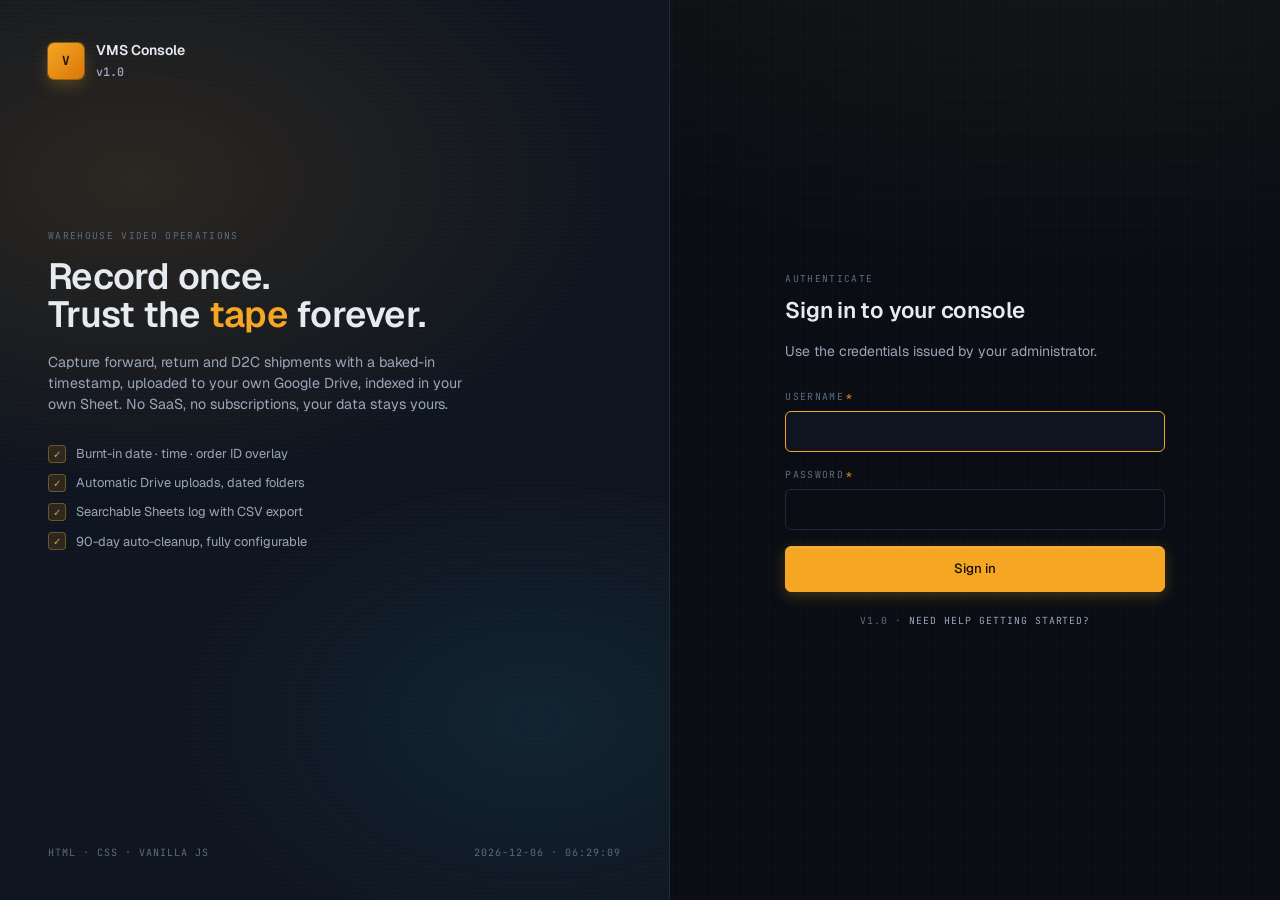
==== pages/admin.html @ 7dedce04 "Add files via upload" ====
<!DOCTYPE html>
<html lang="en">
<head>
  <meta charset="UTF-8" />
  <meta name="viewport" content="width=device-width, initial-scale=1.0" />
  <meta name="theme-color" content="#0a0e14" />
  <title>Admin · VMS Console</title>
  <link rel="stylesheet" href="../css/main.css" />
</head>
<body>
  <div id="shell"></div>

  <script src="../js/config.js"></script>
  <script src="../js/ui.js"></script>
  <script src="../js/api.js"></script>
  <script src="../js/auth.js"></script>
  <script src="../js/shell.js"></script>
  <script src="../js/page-admin.js"></script>
</body>
</html>
---- css/main.css ----
/* =============================================================================
 *  VMS  ·  MAIN STYLESHEET
 *  Industrial-console aesthetic. Dark surfaces, amber accent, monospaced data.
 * ============================================================================= */

/* ---------- fonts (free, hosted by Google) -------------------------------- */
@import url('https://fonts.googleapis.com/css2?family=Geist:wght@400;500;600;700&family=JetBrains+Mono:wght@400;500;600&display=swap');

/* ---------- design tokens ------------------------------------------------- */
:root {
  /* surfaces */
  --bg:           #0a0e14;
  --bg-elev-1:    #0f1520;
  --bg-elev-2:    #131b27;
  --bg-elev-3:    #1a2434;
  --surface-glass: rgba(19, 27, 39, .72);

  /* lines */
  --line:         #1f2a3a;
  --line-strong:  #2d3b52;

  /* text */
  --text:         #e6ebf2;
  --text-dim:     #9aa6b8;
  --text-mute:    #5d6b80;

  /* accents */
  --accent:       #f5a623;      /* industrial amber */
  --accent-soft:  rgba(245, 166, 35, .12);
  --accent-line:  rgba(245, 166, 35, .35);

  --cyan:         #22d3ee;      /* live / recording */
  --cyan-soft:    rgba(34, 211, 238, .12);

  --ok:           #34d399;
  --ok-soft:      rgba(52, 211, 153, .12);
  --warn:         #fbbf24;
  --danger:       #f87171;
  --danger-soft:  rgba(248, 113, 113, .12);

  /* effects */
  --shadow-sm: 0 1px 2px rgba(0,0,0,.4);
  --shadow-md: 0 4px 14px rgba(0,0,0,.45), 0 1px 2px rgba(0,0,0,.3);
  --shadow-lg: 0 20px 50px rgba(0,0,0,.55), 0 2px 4px rgba(0,0,0,.4);

  --radius:    6px;
  --radius-lg: 10px;

  --font-sans: 'Geist', system-ui, -apple-system, 'Segoe UI', sans-serif;
  --font-mono: 'JetBrains Mono', ui-monospace, 'SF Mono', Menlo, monospace;
}

/* ---------- reset --------------------------------------------------------- */
*, *::before, *::after { box-sizing: border-box; }
html, body {
  margin: 0; padding: 0;
  background: var(--bg); color: var(--text);
  font-family: var(--font-sans);
  font-size: 14px; line-height: 1.5;
  -webkit-font-smoothing: antialiased;
  min-height: 100vh;
}
body {
  background-image:
    radial-gradient(1200px 600px at 85% -10%, rgba(245,166,35,.05), transparent 60%),
    radial-gradient(900px 500px at -10% 110%, rgba(34,211,238,.04), transparent 60%),
    linear-gradient(var(--bg), var(--bg));
  background-attachment: fixed;
}
a       { color: var(--accent); text-decoration: none; }
a:hover { text-decoration: underline; }
button  { font: inherit; cursor: pointer; }
input, select, textarea { font: inherit; color: inherit; }
img, video, canvas { display: block; max-width: 100%; }

/* faint grid texture — adds the "console" feel without being noisy */
body::before {
  content: ''; position: fixed; inset: 0; pointer-events: none; z-index: 0;
  background-image:
    linear-gradient(rgba(255,255,255,.014) 1px, transparent 1px),
    linear-gradient(90deg, rgba(255,255,255,.014) 1px, transparent 1px);
  background-size: 32px 32px;
}

/* ---------- typography ---------------------------------------------------- */
h1, h2, h3, h4 { margin: 0; font-weight: 600; letter-spacing: -.01em; }
h1 { font-size: 1.6rem; }
h2 { font-size: 1.2rem; }
h3 { font-size: 1rem;   }
.mono   { font-family: var(--font-mono); }
.kbd    { font-family: var(--font-mono); font-size: .8em;
          background: var(--bg-elev-2); padding: 2px 6px; border: 1px solid var(--line);
          border-radius: 4px; }
.eyebrow{ font-family: var(--font-mono); font-size: .68rem;
          text-transform: uppercase; letter-spacing: .14em; color: var(--text-mute); }
.dim    { color: var(--text-dim); }

/* ---------- layout shell -------------------------------------------------- */
.app {
  display: grid;
  grid-template-columns: 240px 1fr;
  min-height: 100vh;
  position: relative; z-index: 1;
}
.app.no-sidebar { grid-template-columns: 1fr; }

/* SIDEBAR */
.sidebar {
  background: var(--bg-elev-1);
  border-right: 1px solid var(--line);
  display: flex; flex-direction: column;
  position: sticky; top: 0; height: 100vh;
}
.brand {
  padding: 18px 18px 22px;
  border-bottom: 1px solid var(--line);
  display: flex; align-items: center; gap: 10px;
}
.brand-mark {
  width: 30px; height: 30px; border-radius: 6px;
  background: linear-gradient(135deg, var(--accent), #d97706);
  display: grid; place-items: center;
  color: #1a1100; font-weight: 700; font-family: var(--font-mono);
  box-shadow: 0 0 0 1px rgba(245,166,35,.4), 0 6px 16px rgba(245,166,35,.25);
}
.brand-name { font-weight: 600; line-height: 1.1; }
.brand-name small { display: block; color: var(--text-mute); font-weight: 400; font-size: .7rem;
                    font-family: var(--font-mono); letter-spacing: .12em; text-transform: uppercase; }

.nav { padding: 12px 8px; flex: 1; overflow-y: auto; }
.nav-section { margin-bottom: 18px; }
.nav-label   { padding: 6px 12px; font-family: var(--font-mono); font-size: .65rem;
               text-transform: uppercase; letter-spacing: .14em; color: var(--text-mute); }
.nav-item {
  display: flex; align-items: center; gap: 10px;
  padding: 8px 12px; margin: 2px 0; border-radius: var(--radius);
  color: var(--text-dim); cursor: pointer; user-select: none;
  border: 1px solid transparent;
  transition: background .12s, color .12s, border-color .12s;
}
.nav-item:hover { background: var(--bg-elev-2); color: var(--text); }
.nav-item.active {
  background: var(--accent-soft);
  color: var(--accent);
  border-color: var(--accent-line);
}
.nav-item .ic { width: 16px; height: 16px; flex: 0 0 16px; opacity: .9; }

.sidebar-footer {
  border-top: 1px solid var(--line);
  padding: 12px;
}
.user-chip {
  display: flex; align-items: center; gap: 10px;
  padding: 8px; border-radius: var(--radius);
  background: var(--bg-elev-2);
}
.avatar {
  width: 30px; height: 30px; border-radius: 50%;
  background: var(--bg-elev-3); color: var(--accent);
  display: grid; place-items: center;
  font-family: var(--font-mono); font-weight: 600; font-size: .8rem;
}
.user-chip .meta  { flex: 1; line-height: 1.15; min-width: 0; }
.user-chip .name  { font-weight: 500; overflow: hidden; text-overflow: ellipsis; white-space: nowrap; }
.user-chip .role  { color: var(--text-mute); font-family: var(--font-mono); font-size: .68rem;
                    letter-spacing: .12em; text-transform: uppercase; }

/* MAIN */
.main { display: flex; flex-direction: column; min-width: 0; }
.topbar {
  height: 56px; padding: 0 24px;
  display: flex; align-items: center; gap: 16px;
  border-bottom: 1px solid var(--line);
  background: var(--surface-glass);
  backdrop-filter: blur(8px);
  position: sticky; top: 0; z-index: 10;
}
.topbar .crumbs { font-family: var(--font-mono); font-size: .8rem; color: var(--text-dim); }
.topbar .crumbs b { color: var(--text); font-weight: 500; }
.topbar .spacer { flex: 1; }
.status-pill {
  display: inline-flex; align-items: center; gap: 8px;
  padding: 4px 10px; border: 1px solid var(--line); border-radius: 999px;
  font-family: var(--font-mono); font-size: .72rem; color: var(--text-dim);
}
.status-pill .dot { width: 6px; height: 6px; border-radius: 50%; background: var(--ok);
                    box-shadow: 0 0 0 3px var(--ok-soft); }
.status-pill.off .dot { background: var(--danger); box-shadow: 0 0 0 3px var(--danger-soft); }

.content { padding: 24px; max-width: 1400px; width: 100%; }

/* ---------- cards & panels ----------------------------------------------- */
.card {
  background: var(--bg-elev-1);
  border: 1px solid var(--line);
  border-radius: var(--radius-lg);
  overflow: hidden;
}
.card-head {
  padding: 14px 18px;
  border-bottom: 1px solid var(--line);
  display: flex; align-items: center; gap: 12px;
}
.card-head h2 { flex: 1; font-size: 1rem; }
.card-body { padding: 18px; }
.card-foot { padding: 12px 18px; border-top: 1px solid var(--line); background: var(--bg); }

.panel {
  background: var(--bg-elev-1);
  border: 1px solid var(--line);
  border-radius: var(--radius-lg);
  padding: 20px;
}

.grid { display: grid; gap: 16px; }
.grid.cols-2 { grid-template-columns: repeat(2, 1fr); }
.grid.cols-3 { grid-template-columns: repeat(3, 1fr); }
.grid.cols-4 { grid-template-columns: repeat(4, 1fr); }
@media (max-width: 900px) {
  .grid.cols-2, .grid.cols-3, .grid.cols-4 { grid-template-columns: 1fr 1fr; }
}
@media (max-width: 600px) {
  .grid.cols-2, .grid.cols-3, .grid.cols-4 { grid-template-columns: 1fr; }
}

/* ---------- stat card ---------------------------------------------------- */
.stat {
  background: var(--bg-elev-1);
  border: 1px solid var(--line);
  border-radius: var(--radius-lg);
  padding: 16px 18px;
  position: relative;
  overflow: hidden;
}
.stat .label { font-family: var(--font-mono); font-size: .68rem;
                text-transform: uppercase; letter-spacing: .14em; color: var(--text-mute); }
.stat .value { font-family: var(--font-mono); font-size: 2rem; font-weight: 600; margin-top: 6px;
                letter-spacing: -.02em; }
.stat .delta { font-size: .78rem; color: var(--text-dim); margin-top: 4px; }
.stat .delta.up { color: var(--ok); }
.stat .delta.down { color: var(--danger); }
.stat::after {
  content: ''; position: absolute; right: -30px; top: -30px;
  width: 100px; height: 100px; border-radius: 50%;
  background: radial-gradient(circle, var(--accent-soft), transparent 70%);
  pointer-events: none;
}

/* ---------- forms -------------------------------------------------------- */
.field { margin-bottom: 14px; }
.field label {
  display: block;
  font-family: var(--font-mono); font-size: .7rem;
  text-transform: uppercase; letter-spacing: .14em; color: var(--text-mute);
  margin-bottom: 6px;
}
.field label .req { color: var(--accent); margin-left: 2px; }
.input, .select, .textarea {
  width: 100%;
  padding: 9px 12px;
  background: var(--bg);
  border: 1px solid var(--line);
  border-radius: var(--radius);
  color: var(--text);
  transition: border-color .15s, background .15s;
}
.input:focus, .select:focus, .textarea:focus {
  outline: none;
  border-color: var(--accent);
  background: var(--bg-elev-1);
}
.textarea { resize: vertical; min-height: 70px; }
.input.invalid, .select.invalid { border-color: var(--danger); }
.field-hint { color: var(--text-mute); font-size: .78rem; margin-top: 4px; }
.field-error { color: var(--danger); font-size: .78rem; margin-top: 4px; display: none; }
.field.has-error .field-error { display: block; }

/* ---------- buttons ------------------------------------------------------ */
.btn {
  display: inline-flex; align-items: center; gap: 8px;
  padding: 8px 14px;
  background: var(--bg-elev-2);
  border: 1px solid var(--line);
  color: var(--text);
  border-radius: var(--radius);
  font-weight: 500;
  transition: all .15s;
}
.btn:hover     { background: var(--bg-elev-3); border-color: var(--line-strong); }
.btn:active    { transform: translateY(1px); }
.btn:disabled  { opacity: .5; cursor: not-allowed; }
.btn.primary {
  background: var(--accent); color: #1a1100;
  border-color: var(--accent);
  box-shadow: 0 1px 0 rgba(255,255,255,.15) inset, 0 4px 14px rgba(245,166,35,.25);
}
.btn.primary:hover  { background: #ffb734; }
.btn.danger {
  background: transparent; color: var(--danger); border-color: rgba(248,113,113,.35);
}
.btn.danger:hover   { background: var(--danger-soft); }
.btn.ghost  { background: transparent; border-color: var(--line); }
.btn.lg     { padding: 12px 20px; font-size: .95rem; }
.btn.icon   { padding: 8px; aspect-ratio: 1; justify-content: center; }
.btn-group  { display: inline-flex; gap: 8px; flex-wrap: wrap; }

/* ---------- table -------------------------------------------------------- */
.table-wrap { overflow-x: auto; }
.table { width: 100%; border-collapse: collapse; font-size: .88rem; }
.table th, .table td { padding: 10px 12px; text-align: left;
                       border-bottom: 1px solid var(--line); }
.table th { font-family: var(--font-mono); font-size: .68rem;
            text-transform: uppercase; letter-spacing: .14em;
            color: var(--text-mute); font-weight: 500; background: var(--bg); }
.table tbody tr:hover { background: var(--bg-elev-2); }
.table td.mono { font-family: var(--font-mono); color: var(--text-dim); }

.tag {
  display: inline-flex; align-items: center; gap: 5px;
  padding: 2px 8px; font-family: var(--font-mono); font-size: .68rem;
  border-radius: 4px; letter-spacing: .06em;
  background: var(--bg-elev-2); border: 1px solid var(--line);
  color: var(--text-dim);
}
.tag.ok      { background: var(--ok-soft);    color: var(--ok);    border-color: rgba(52,211,153,.3); }
.tag.warn    { background: var(--accent-soft);color: var(--accent);border-color: var(--accent-line); }
.tag.danger  { background: var(--danger-soft);color: var(--danger);border-color: rgba(248,113,113,.3); }
.tag.cyan    { background: var(--cyan-soft);  color: var(--cyan);  border-color: rgba(34,211,238,.3); }

/* ---------- toasts ------------------------------------------------------- */
.toasts {
  position: fixed; bottom: 18px; right: 18px; z-index: 9999;
  display: flex; flex-direction: column; gap: 8px;
  max-width: 360px;
}
.toast {
  background: var(--bg-elev-2);
  border: 1px solid var(--line);
  border-left: 3px solid var(--accent);
  padding: 12px 14px;
  border-radius: var(--radius);
  box-shadow: var(--shadow-lg);
  animation: slide-in .25s ease-out;
}
.toast.ok      { border-left-color: var(--ok); }
.toast.danger  { border-left-color: var(--danger); }
.toast .t-title{ font-weight: 500; }
.toast .t-body { color: var(--text-dim); font-size: .85rem; margin-top: 2px; }
@keyframes slide-in {
  from { transform: translateX(20px); opacity: 0; }
  to   { transform: translateX(0);    opacity: 1; }
}

/* ---------- modal -------------------------------------------------------- */
.modal-back {
  position: fixed; inset: 0; background: rgba(0,0,0,.6);
  backdrop-filter: blur(4px);
  display: none; align-items: center; justify-content: center;
  z-index: 1000; padding: 16px;
}
.modal-back.open { display: flex; }
.modal {
  background: var(--bg-elev-1);
  border: 1px solid var(--line-strong);
  border-radius: var(--radius-lg);
  box-shadow: var(--shadow-lg);
  width: 100%; max-width: 480px;
  animation: pop-in .18s ease-out;
}
.modal.lg { max-width: 720px; }
.modal-head { padding: 16px 20px; border-bottom: 1px solid var(--line);
              display: flex; align-items: center; gap: 12px; }
.modal-head h2 { flex: 1; }
.modal-body { padding: 20px; }
.modal-foot { padding: 14px 20px; border-top: 1px solid var(--line);
              display: flex; justify-content: flex-end; gap: 8px; background: var(--bg); }
@keyframes pop-in {
  from { transform: scale(.96); opacity: 0; }
  to   { transform: scale(1);   opacity: 1; }
}

/* ---------- progress bar ------------------------------------------------- */
.progress {
  width: 100%; height: 6px; background: var(--bg-elev-3); border-radius: 999px;
  overflow: hidden;
}
.progress .bar {
  height: 100%; width: 0%;
  background: linear-gradient(90deg, var(--accent), #f97316);
  transition: width .2s ease;
}

/* ---------- spinner ------------------------------------------------------ */
.spinner {
  width: 16px; height: 16px;
  border: 2px solid var(--bg-elev-3);
  border-top-color: var(--accent);
  border-radius: 50%;
  animation: spin .7s linear infinite;
  display: inline-block;
}
@keyframes spin { to { transform: rotate(360deg); } }

/* ---------- icon button (close) ------------------------------------------ */
.x-btn {
  background: transparent; border: 0; color: var(--text-mute);
  font-size: 1.2rem; line-height: 1; padding: 4px 8px; border-radius: 4px;
}
.x-btn:hover { color: var(--text); background: var(--bg-elev-2); }

/* ---------- empty state -------------------------------------------------- */
.empty {
  padding: 60px 20px; text-align: center; color: var(--text-mute);
}
.empty .mark {
  width: 48px; height: 48px; margin: 0 auto 12px;
  border: 1px dashed var(--line-strong); border-radius: 50%;
  display: grid; place-items: center; color: var(--text-dim);
  font-family: var(--font-mono);
}

/* ---------- utility ------------------------------------------------------ */
.row     { display: flex; align-items: center; gap: 10px; }
.row.between { justify-content: space-between; }
.col     { display: flex; flex-direction: column; gap: 10px; }
.flex-1  { flex: 1; }
.gap-sm  { gap: 6px; }
.gap-md  { gap: 12px; }
.gap-lg  { gap: 20px; }
.mt-sm   { margin-top: 8px; }
.mt-md   { margin-top: 16px; }
.mt-lg   { margin-top: 24px; }
.mb-sm   { margin-bottom: 8px; }
.mb-md   { margin-bottom: 16px; }
.mb-lg   { margin-bottom: 24px; }
.hidden  { display: none !important; }
.text-c  { text-align: center; }
.text-r  { text-align: right; }

/* ---------- mobile sidebar collapse -------------------------------------- */
.menu-toggle { display: none; background: transparent; border: 1px solid var(--line);
               color: var(--text); padding: 6px 10px; border-radius: 6px; }
@media (max-width: 900px) {
  .app { grid-template-columns: 1fr; }
  .sidebar {
    position: fixed; top: 0; left: 0; bottom: 0; width: 240px; z-index: 100;
    transform: translateX(-100%); transition: transform .2s;
  }
  .sidebar.open { transform: translateX(0); box-shadow: var(--shadow-lg); }
  .menu-toggle { display: inline-flex; }
  .content { padding: 16px; }
}

/* ---------- print -------------------------------------------------------- */
@media print {
  .sidebar, .topbar, .toasts { display: none; }
  body { background: white; color: black; }
}
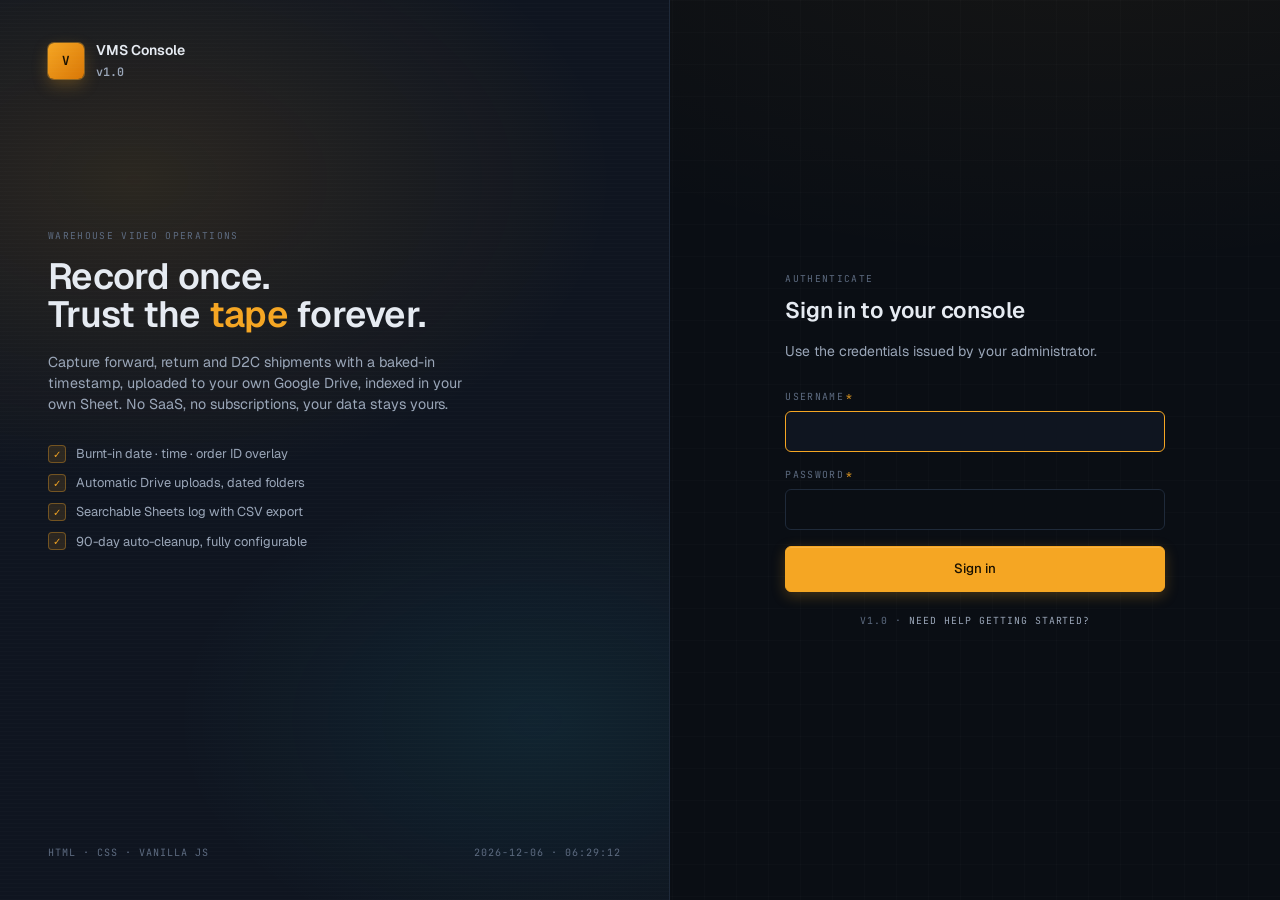
==== commit 22946ab8: "Add files via upload" ====
--- a/pages/admin.html
+++ b/pages/admin.html
@@ -15,6 +15,8 @@
   <script src="../js/api.js"></script>
   <script src="../js/auth.js"></script>
   <script src="../js/shell.js"></script>
+  <script src="../js/uploader.js"></script>
+  <script src="../js/upload-queue-ui.js"></script>
   <script src="../js/page-admin.js"></script>
 </body>
 </html>
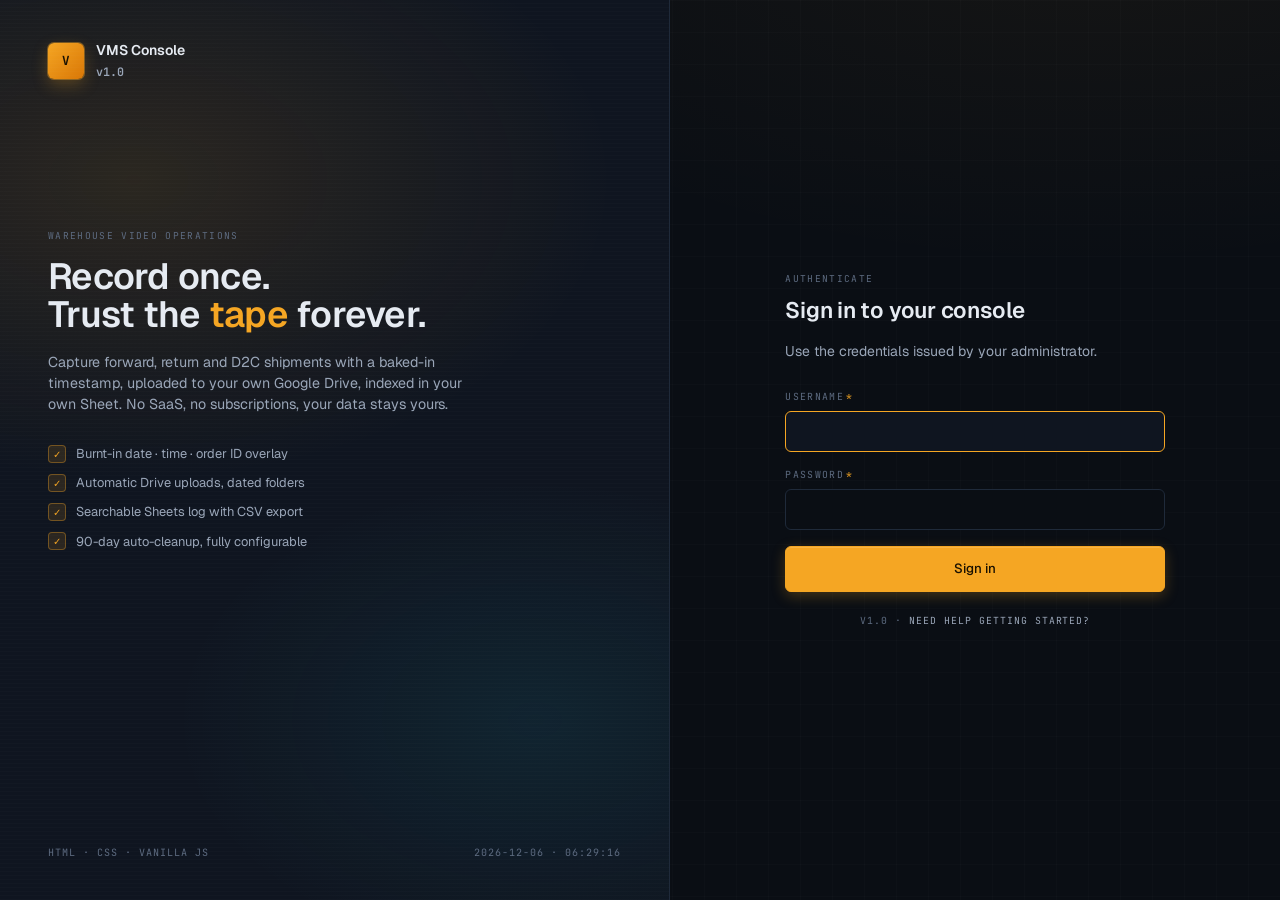
==== commit 73504146: "Add files via upload" ====
--- a/pages/admin.html
+++ b/pages/admin.html
@@ -15,8 +15,6 @@
   <script src="../js/api.js"></script>
   <script src="../js/auth.js"></script>
   <script src="../js/shell.js"></script>
-  <script src="../js/uploader.js"></script>
-  <script src="../js/upload-queue-ui.js"></script>
   <script src="../js/page-admin.js"></script>
 </body>
 </html>
